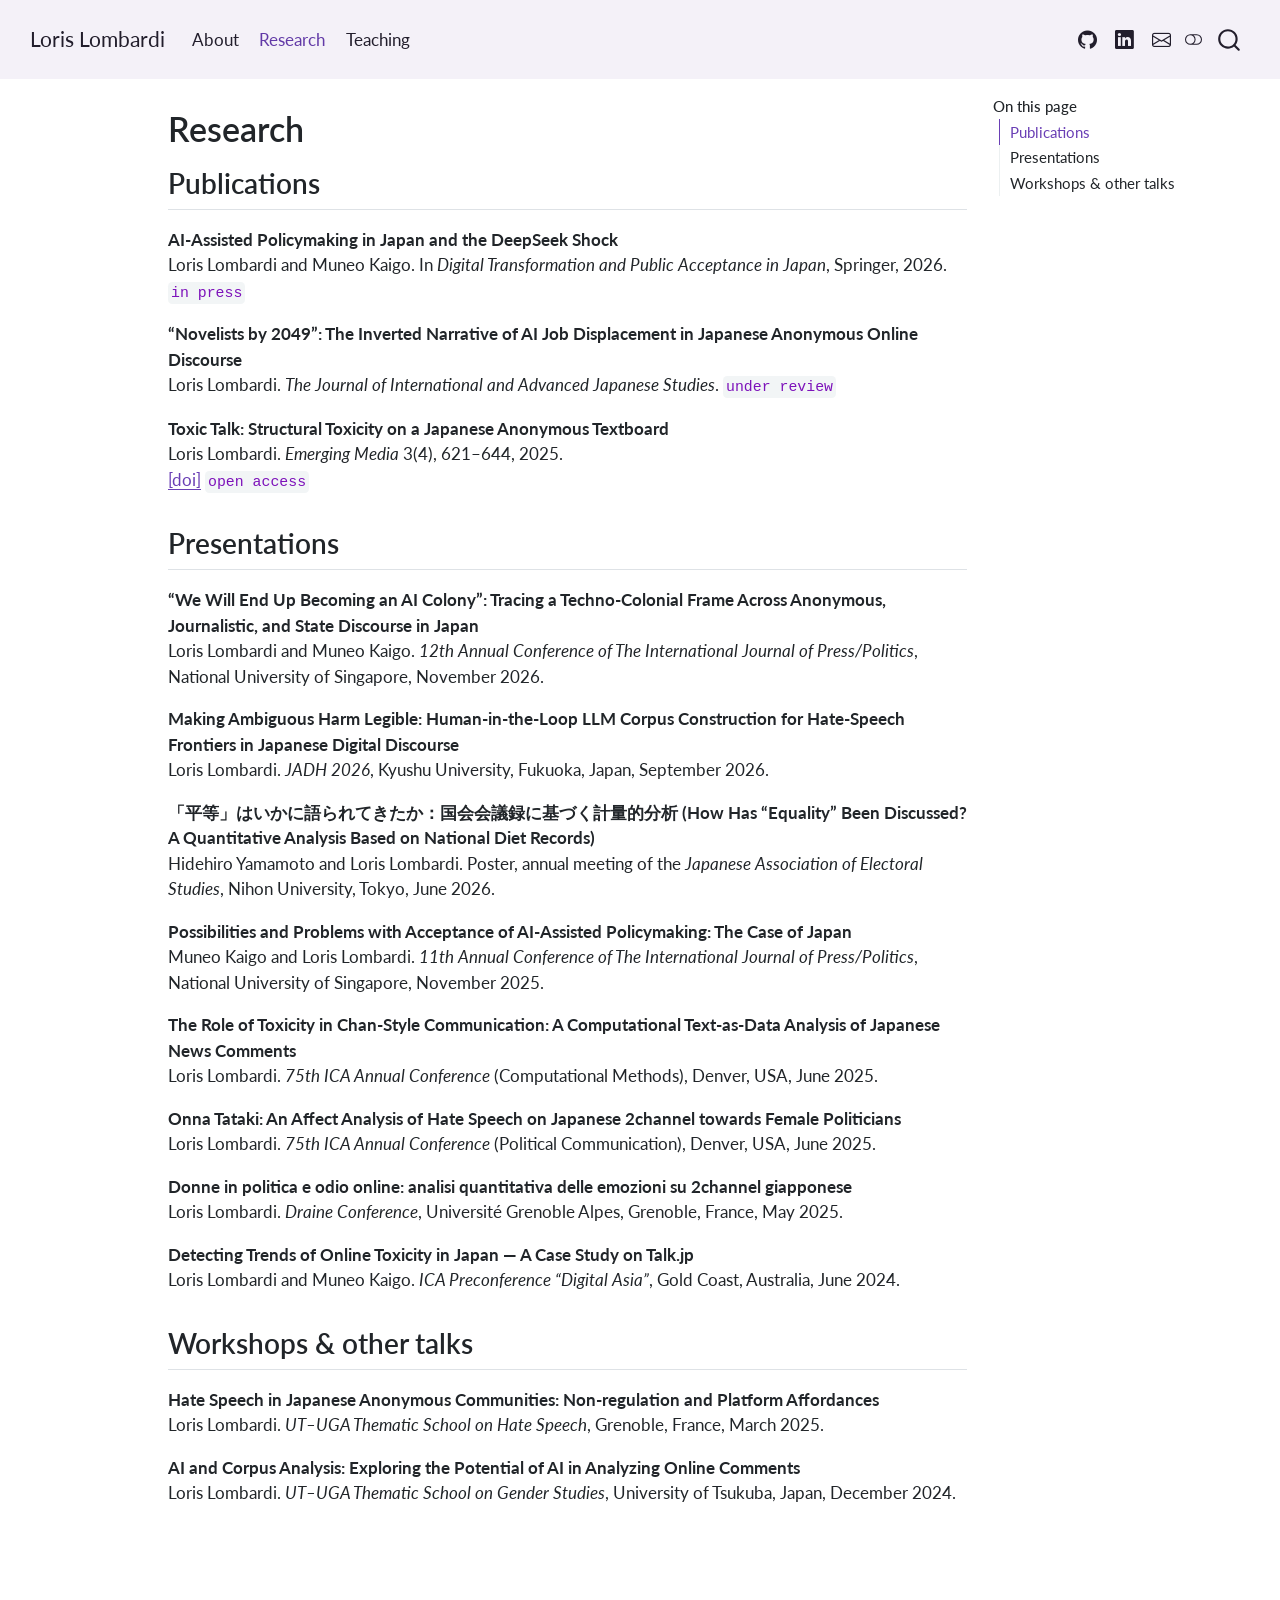
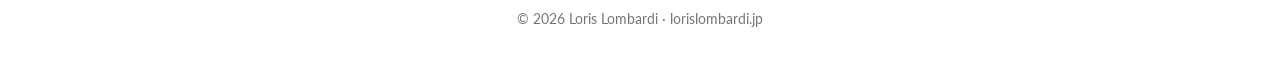
==== docs/research.html @ 69a84886 "quarto site" ====
<!DOCTYPE html>
<html xmlns="http://www.w3.org/1999/xhtml" lang="en" xml:lang="en"><head>

<meta charset="utf-8">
<meta name="generator" content="quarto-1.10.18">

<meta name="viewport" content="width=device-width, initial-scale=1.0, user-scalable=yes">


<title>Research – Loris Lombardi</title>
<style>
/* Default styles provided by pandoc.
** See https://pandoc.org/MANUAL.html#variables-for-html for config info.
*/
span.smallcaps{font-variant: small-caps;}
div.columns{display: flex; gap: 1.5em;}
div.column{flex: auto;}
@media screen {
div.columns{gap: min(4vw, 1.5em);}
div.column{overflow-x: auto;}
}
div.hanging-indent{margin-left: 1.5em; text-indent: -1.5em;}
ul.task-list{list-style: none;}
ul.task-list li input[type="checkbox"] {
  width: 0.8em;
  margin: 0 0.8em 0.2em -1em; /* quarto-specific, see https://github.com/quarto-dev/quarto-cli/issues/4556 */ 
  vertical-align: middle;
}
</style>


<script src="site_libs/quarto-nav/quarto-nav.js"></script>
<script src="site_libs/quarto-nav/headroom.min.js"></script>
<script src="site_libs/clipboard/clipboard.min.js"></script>
<script src="site_libs/quarto-search/autocomplete.umd.js"></script>
<script src="site_libs/quarto-search/fuse.min.js"></script>
<script src="site_libs/quarto-search/quarto-search.js"></script>
<meta name="quarto:offset" content="./">
<script src="site_libs/quarto-html/quarto.js" type="module"></script>
<script src="site_libs/quarto-html/tabsets/tabsets.js" type="module"></script>
<script src="site_libs/quarto-html/popper.min.js"></script>
<script src="site_libs/quarto-html/tippy.umd.min.js"></script>
<script src="site_libs/quarto-html/anchor.min.js"></script>
<link href="site_libs/quarto-html/tippy.css" rel="stylesheet">
<link href="site_libs/quarto-html/quarto-syntax-highlighting-64a204ab8560d761af7679ceaba22944.css" rel="stylesheet" class="quarto-color-scheme" id="quarto-text-highlighting-styles">
<link href="site_libs/quarto-html/quarto-syntax-highlighting-dark-b85bc7c33db8c58e0ec93c3465666fed.css" rel="stylesheet" class="quarto-color-scheme quarto-color-alternate" id="quarto-text-highlighting-styles">
<link href="site_libs/quarto-html/quarto-syntax-highlighting-64a204ab8560d761af7679ceaba22944.css" rel="stylesheet" class="quarto-color-scheme-extra" id="quarto-text-highlighting-styles">
<script src="site_libs/bootstrap/bootstrap.min.js"></script>
<link href="site_libs/bootstrap/bootstrap-icons.css" rel="stylesheet">
<link href="site_libs/bootstrap/bootstrap-0002edb258801a004821be51d7a4dec7.min.css" rel="stylesheet" append-hash="true" class="quarto-color-scheme" id="quarto-bootstrap" data-mode="light">
<link href="site_libs/bootstrap/bootstrap-dark-726019d8664c9b7720eb464dc71f8869.min.css" rel="stylesheet" append-hash="true" class="quarto-color-scheme quarto-color-alternate" id="quarto-bootstrap" data-mode="dark">
<link href="site_libs/bootstrap/bootstrap-0002edb258801a004821be51d7a4dec7.min.css" rel="stylesheet" append-hash="true" class="quarto-color-scheme-extra" id="quarto-bootstrap" data-mode="light">
<script id="quarto-search-options" type="application/json">{
  "location": "navbar",
  "copy-button": false,
  "collapse-after": 3,
  "panel-placement": "end",
  "type": "overlay",
  "limit": 50,
  "keyboard-shortcut": [
    "f",
    "/",
    "s"
  ],
  "show-item-context": false,
  "language": {
    "search-no-results-text": "No results",
    "search-matching-documents-text": "matching documents",
    "search-copy-link-title": "Copy link to search",
    "search-hide-matches-text": "Hide additional matches",
    "search-more-match-text": "more match in this document",
    "search-more-matches-text": "more matches in this document",
    "search-clear-button-title": "Clear",
    "search-text-placeholder": "",
    "search-detached-cancel-button-title": "Cancel",
    "search-submit-button-title": "Submit",
    "search-label": "Search"
  }
}</script>


</head>

<body class="nav-fixed quarto-light"><script id="quarto-html-before-body" type="application/javascript">
    const toggleBodyColorMode = (bsSheetEl) => {
      const mode = bsSheetEl.getAttribute("data-mode");
      const bodyEl = window.document.querySelector("body");
      if (mode === "dark") {
        bodyEl.classList.add("quarto-dark");
        bodyEl.classList.remove("quarto-light");
      } else {
        bodyEl.classList.add("quarto-light");
        bodyEl.classList.remove("quarto-dark");
      }
    }
    const toggleBodyColorPrimary = () => {
      const bsSheetEl = window.document.querySelector("link#quarto-bootstrap:not([rel=disabled-stylesheet])");
      if (bsSheetEl) {
        toggleBodyColorMode(bsSheetEl);
      }
    }
    const setColorSchemeToggle = (alternate) => {
      const toggles = window.document.querySelectorAll('.quarto-color-scheme-toggle');
      for (let i=0; i < toggles.length; i++) {
        const toggle = toggles[i];
        if (toggle) {
          if (alternate) {
            toggle.classList.add("alternate");
          } else {
            toggle.classList.remove("alternate");
          }
        }
      }
    };
    const toggleColorMode = (alternate) => {
      // Switch the stylesheets
      const primaryStylesheets = window.document.querySelectorAll('link.quarto-color-scheme:not(.quarto-color-alternate)');
      const alternateStylesheets = window.document.querySelectorAll('link.quarto-color-scheme.quarto-color-alternate');
      manageTransitions('#quarto-margin-sidebar .nav-link', false);
      if (alternate) {
        // note: dark is layered on light, we don't disable primary!
        enableStylesheet(alternateStylesheets);
        for (const sheetNode of alternateStylesheets) {
          if (sheetNode.id === "quarto-bootstrap") {
            toggleBodyColorMode(sheetNode);
          }
        }
      } else {
        disableStylesheet(alternateStylesheets);
        enableStylesheet(primaryStylesheets)
        toggleBodyColorPrimary();
      }
      manageTransitions('#quarto-margin-sidebar .nav-link', true);
      // Switch the toggles
      setColorSchemeToggle(alternate)
      // Hack to workaround the fact that safari doesn't
      // properly recolor the scrollbar when toggling (#1455)
      if (navigator.userAgent.indexOf('Safari') > 0 && navigator.userAgent.indexOf('Chrome') == -1) {
        manageTransitions("body", false);
        window.scrollTo(0, 1);
        setTimeout(() => {
          window.scrollTo(0, 0);
          manageTransitions("body", true);
        }, 40);
      }
    }
    const disableStylesheet = (stylesheets) => {
      for (let i=0; i < stylesheets.length; i++) {
        const stylesheet = stylesheets[i];
        stylesheet.rel = 'disabled-stylesheet';
      }
    }
    const enableStylesheet = (stylesheets) => {
      for (let i=0; i < stylesheets.length; i++) {
        const stylesheet = stylesheets[i];
        if(stylesheet.rel !== 'stylesheet') { // for Chrome, which will still FOUC without this check
          stylesheet.rel = 'stylesheet';
        }
      }
    }
    const manageTransitions = (selector, allowTransitions) => {
      const els = window.document.querySelectorAll(selector);
      for (let i=0; i < els.length; i++) {
        const el = els[i];
        if (allowTransitions) {
          el.classList.remove('notransition');
        } else {
          el.classList.add('notransition');
        }
      }
    }
    const isFileUrl = () => {
      return window.location.protocol === 'file:';
    }
    const hasAlternateSentinel = () => {
      let styleSentinel = getColorSchemeSentinel();
      if (styleSentinel !== null) {
        return styleSentinel === "alternate";
      } else {
        return false;
      }
    }
    const setStyleSentinel = (alternate) => {
      const value = alternate ? "alternate" : "default";
      if (!isFileUrl()) {
        window.localStorage.setItem("quarto-color-scheme", value);
      } else {
        localAlternateSentinel = value;
      }
    }
    const getColorSchemeSentinel = () => {
      if (!isFileUrl()) {
        const storageValue = window.localStorage.getItem("quarto-color-scheme");
        return storageValue != null ? storageValue : localAlternateSentinel;
      } else {
        return localAlternateSentinel;
      }
    }
    const toggleGiscusIfUsed = (isAlternate, darkModeDefault) => {
      const baseTheme = document.querySelector('#giscus-base-theme')?.value ?? 'light';
      const alternateTheme = document.querySelector('#giscus-alt-theme')?.value ?? 'dark';
      let newTheme = '';
      if(authorPrefersDark) {
        newTheme = isAlternate ? baseTheme : alternateTheme;
      } else {
        newTheme = isAlternate ? alternateTheme : baseTheme;
      }
      const changeGiscusTheme = () => {
        // From: https://github.com/giscus/giscus/issues/336
        const sendMessage = (message) => {
          const iframe = document.querySelector('iframe.giscus-frame');
          if (!iframe) return;
          iframe.contentWindow.postMessage({ giscus: message }, 'https://giscus.app');
        }
        sendMessage({
          setConfig: {
            theme: newTheme
          }
        });
      }
      const isGiscussLoaded = window.document.querySelector('iframe.giscus-frame') !== null;
      if (isGiscussLoaded) {
        changeGiscusTheme();
      }
    };
    const authorPrefersDark = false;
    const darkModeDefault = authorPrefersDark;
      document.querySelector('link#quarto-text-highlighting-styles.quarto-color-scheme-extra').rel = 'disabled-stylesheet';
      document.querySelector('link#quarto-bootstrap.quarto-color-scheme-extra').rel = 'disabled-stylesheet';
    let localAlternateSentinel = darkModeDefault ? 'alternate' : 'default';
    // Dark / light mode switch
    window.quartoToggleColorScheme = () => {
      // Read the current dark / light value
      let toAlternate = !hasAlternateSentinel();
      toggleColorMode(toAlternate);
      setStyleSentinel(toAlternate);
      toggleGiscusIfUsed(toAlternate, darkModeDefault);
      window.dispatchEvent(new Event('resize'));
    };
    // Switch to dark mode if need be
    if (hasAlternateSentinel()) {
      toggleColorMode(true);
    } else {
      toggleColorMode(false);
    }
  </script>

<div id="quarto-search-results"></div>
  <header id="quarto-header" class="headroom fixed-top">
    <nav class="navbar navbar-expand-lg " data-bs-theme="dark">
      <div class="navbar-container container-fluid">
      <div class="navbar-brand-container mx-auto">
    <a class="navbar-brand" href="./index.html">
    <span class="navbar-title">Loris Lombardi</span>
    </a>
  </div>
            <div id="quarto-search" class="" title="Search"></div>
          <button class="navbar-toggler" type="button" data-bs-toggle="collapse" data-bs-target="#navbarCollapse" aria-controls="navbarCollapse" role="menu" aria-expanded="false" aria-label="Toggle navigation" onclick="if (window.quartoToggleHeadroom) { window.quartoToggleHeadroom(); }">
  <span class="navbar-toggler-icon"></span>
</button>
          <div class="collapse navbar-collapse" id="navbarCollapse">
            <ul class="navbar-nav navbar-nav-scroll me-auto">
  <li class="nav-item">
    <a class="nav-link" href="./index.html"> 
<span class="menu-text">About</span></a>
  </li>  
  <li class="nav-item">
    <a class="nav-link active" href="./research.html" aria-current="page"> 
<span class="menu-text">Research</span></a>
  </li>  
  <li class="nav-item">
    <a class="nav-link" href="./teaching.html"> 
<span class="menu-text">Teaching</span></a>
  </li>  
</ul>
            <ul class="navbar-nav navbar-nav-scroll ms-auto">
  <li class="nav-item compact">
    <a class="nav-link" href="https://github.com/lolonifuji"> <i class="bi bi-github" role="img" aria-label="GitHub">
</i> 
<span class="menu-text"></span></a>
  </li>  
  <li class="nav-item compact">
    <a class="nav-link" href="https://www.linkedin.com/in/lorislombardi"> <i class="bi bi-linkedin" role="img" aria-label="LinkedIn">
</i> 
<span class="menu-text"></span></a>
  </li>  
  <li class="nav-item compact">
    <a class="nav-link" href="mailto:loris.lombardi.jp@gmail.com"> <i class="bi bi-envelope" role="img" aria-label="Email">
</i> 
<span class="menu-text"></span></a>
  </li>  
</ul>
          </div> <!-- /navcollapse -->
            <div class="quarto-navbar-tools">
  <a href="" class="quarto-color-scheme-toggle quarto-navigation-tool  px-1" onclick="window.quartoToggleColorScheme(); return false;" title="Toggle dark mode"><i class="bi"></i></a>
</div>
      </div> <!-- /container-fluid -->
    </nav>
</header>
<!-- content -->
<div id="quarto-content" class="quarto-container page-columns page-rows-contents page-layout-article page-navbar">
<!-- sidebar -->
<!-- margin-sidebar -->
    <div id="quarto-margin-sidebar" class="sidebar margin-sidebar">
        <nav id="TOC" role="doc-toc" class="toc-active">
    <h2 id="toc-title">On this page</h2>
   
  <ul>
  <li><a href="#publications" id="toc-publications" class="nav-link active" data-scroll-target="#publications">Publications</a></li>
  <li><a href="#presentations" id="toc-presentations" class="nav-link" data-scroll-target="#presentations">Presentations</a></li>
  <li><a href="#workshops-other-talks" id="toc-workshops-other-talks" class="nav-link" data-scroll-target="#workshops-other-talks">Workshops &amp; other talks</a></li>
  </ul>
</nav>
    </div>
<!-- main -->
<main class="content" id="quarto-document-content">


<header id="title-block-header" class="quarto-title-block default">
<div class="quarto-title">
<h1 class="title">Research</h1>
</div>



<div class="quarto-title-meta">

    
  
    
  </div>
  


</header>


<section id="publications" class="level2">
<h2 class="anchored" data-anchor-id="publications">Publications</h2>
<p><strong>AI-Assisted Policymaking in Japan and the DeepSeek Shock</strong><br>
Loris Lombardi and Muneo Kaigo. In <em>Digital Transformation and Public Acceptance in Japan</em>, Springer, 2026. <code>in press</code></p>
<p><strong>“Novelists by 2049”: The Inverted Narrative of AI Job Displacement in Japanese Anonymous Online Discourse</strong><br>
Loris Lombardi. <em>The Journal of International and Advanced Japanese Studies</em>. <code>under review</code></p>
<p><strong>Toxic Talk: Structural Toxicity on a Japanese Anonymous Textboard</strong><br>
Loris Lombardi. <em>Emerging Media</em> 3(4), 621–644, 2025.<br>
<a href="https://doi.org/10.1177/27523543251376848">[doi]</a> <code>open access</code></p>
</section>
<section id="presentations" class="level2">
<h2 class="anchored" data-anchor-id="presentations">Presentations</h2>
<p><strong>“We Will End Up Becoming an AI Colony”: Tracing a Techno-Colonial Frame Across Anonymous, Journalistic, and State Discourse in Japan</strong><br>
Loris Lombardi and Muneo Kaigo. <em>12th Annual Conference of The International Journal of Press/Politics</em>, National University of Singapore, November 2026.</p>
<p><strong>Making Ambiguous Harm Legible: Human-in-the-Loop LLM Corpus Construction for Hate-Speech Frontiers in Japanese Digital Discourse</strong><br>
Loris Lombardi. <em>JADH 2026</em>, Kyushu University, Fukuoka, Japan, September 2026.</p>
<p><strong>「平等」はいかに語られてきたか：国会会議録に基づく計量的分析 (How Has “Equality” Been Discussed? A Quantitative Analysis Based on National Diet Records)</strong><br>
Hidehiro Yamamoto and Loris Lombardi. Poster, annual meeting of the <em>Japanese Association of Electoral Studies</em>, Nihon University, Tokyo, June 2026.</p>
<p><strong>Possibilities and Problems with Acceptance of AI-Assisted Policymaking: The Case of Japan</strong><br>
Muneo Kaigo and Loris Lombardi. <em>11th Annual Conference of The International Journal of Press/Politics</em>, National University of Singapore, November 2025.</p>
<p><strong>The Role of Toxicity in Chan-Style Communication: A Computational Text-as-Data Analysis of Japanese News Comments</strong><br>
Loris Lombardi. <em>75th ICA Annual Conference</em> (Computational Methods), Denver, USA, June 2025.</p>
<p><strong>Onna Tataki: An Affect Analysis of Hate Speech on Japanese 2channel towards Female Politicians</strong><br>
Loris Lombardi. <em>75th ICA Annual Conference</em> (Political Communication), Denver, USA, June 2025.</p>
<p><strong>Donne in politica e odio online: analisi quantitativa delle emozioni su 2channel giapponese</strong><br>
Loris Lombardi. <em>Draine Conference</em>, Université Grenoble Alpes, Grenoble, France, May 2025.</p>
<p><strong>Detecting Trends of Online Toxicity in Japan — A Case Study on Talk.jp</strong><br>
Loris Lombardi and Muneo Kaigo. <em>ICA Preconference “Digital Asia”</em>, Gold Coast, Australia, June 2024.</p>
</section>
<section id="workshops-other-talks" class="level2">
<h2 class="anchored" data-anchor-id="workshops-other-talks">Workshops &amp; other talks</h2>
<p><strong>Hate Speech in Japanese Anonymous Communities: Non-regulation and Platform Affordances</strong><br>
Loris Lombardi. <em>UT–UGA Thematic School on Hate Speech</em>, Grenoble, France, March 2025.</p>
<p><strong>AI and Corpus Analysis: Exploring the Potential of AI in Analyzing Online Comments</strong><br>
Loris Lombardi. <em>UT–UGA Thematic School on Gender Studies</em>, University of Tsukuba, Japan, December 2024.</p>


</section>

</main> <!-- /main -->
<script id="quarto-html-after-body" type="application/javascript">
  window.document.addEventListener("DOMContentLoaded", function (event) {
    // Ensure there is a toggle, if there isn't float one in the top right
    if (window.document.querySelector('.quarto-color-scheme-toggle') === null) {
      const a = window.document.createElement('a');
      a.classList.add('top-right');
      a.classList.add('quarto-color-scheme-toggle');
      a.href = "";
      a.onclick = function() { try { window.quartoToggleColorScheme(); } catch {} return false; };
      const i = window.document.createElement("i");
      i.classList.add('bi');
      a.appendChild(i);
      window.document.body.appendChild(a);
    }
    setColorSchemeToggle(hasAlternateSentinel())
    const icon = "";
    const anchorJS = new window.AnchorJS();
    anchorJS.options = {
      placement: 'right',
      icon: icon
    };
    anchorJS.add('.anchored');
    const isCodeAnnotation = (el) => {
      for (const clz of el.classList) {
        if (clz.startsWith('code-annotation-')) {                     
          return true;
        }
      }
      return false;
    }
    const onCopySuccess = function(e) {
      // button target
      const button = e.trigger;
      // don't keep focus
      button.blur();
      // flash "checked"
      button.classList.add('code-copy-button-checked');
      var currentTitle = button.getAttribute("title");
      button.setAttribute("title", "Copied!");
      let tooltip;
      if (window.bootstrap) {
        button.setAttribute("data-bs-toggle", "tooltip");
        button.setAttribute("data-bs-placement", "left");
        button.setAttribute("data-bs-title", "Copied!");
        tooltip = new bootstrap.Tooltip(button, 
          { trigger: "manual", 
            customClass: "code-copy-button-tooltip",
            offset: [0, -8]});
        tooltip.show();    
      }
      setTimeout(function() {
        if (tooltip) {
          tooltip.hide();
          button.removeAttribute("data-bs-title");
          button.removeAttribute("data-bs-toggle");
          button.removeAttribute("data-bs-placement");
        }
        button.setAttribute("title", currentTitle);
        button.classList.remove('code-copy-button-checked');
      }, 1000);
      // clear code selection
      e.clearSelection();
    }
    const getTextToCopy = function(trigger) {
      const outerScaffold = trigger.parentElement.cloneNode(true);
      const codeEl = outerScaffold.querySelector('code');
      for (const childEl of codeEl.children) {
        if (isCodeAnnotation(childEl)) {
          childEl.remove();
        }
      }
      return codeEl.innerText;
    }
    const clipboard = new window.ClipboardJS('.code-copy-button:not([data-in-quarto-modal])', {
      text: getTextToCopy
    });
    clipboard.on('success', onCopySuccess);
    if (window.document.getElementById('quarto-embedded-source-code-modal')) {
      const clipboardModal = new window.ClipboardJS('.code-copy-button[data-in-quarto-modal]', {
        text: getTextToCopy,
        container: window.document.getElementById('quarto-embedded-source-code-modal')
      });
      clipboardModal.on('success', onCopySuccess);
    }
      var localhostRegex = new RegExp(/^(?:http|https):\/\/localhost\:?[0-9]*\//);
      var mailtoRegex = new RegExp(/^mailto:/);
        var filterRegex = new RegExp("https:\/\/lorislombardi\.jp");
      var isInternal = (href) => {
          return filterRegex.test(href) || localhostRegex.test(href) || mailtoRegex.test(href);
      }
      // Inspect non-navigation links and adorn them if external
     var links = window.document.querySelectorAll('a[href]:not(.nav-link):not(.navbar-brand):not(.toc-action):not(.sidebar-link):not(.sidebar-item-toggle):not(.pagination-link):not(.no-external):not([aria-hidden]):not(.dropdown-item):not(.quarto-navigation-tool):not(.about-link)');
      for (var i=0; i<links.length; i++) {
        const link = links[i];
        if (!isInternal(link.href)) {
          // undo the damage that might have been done by quarto-nav.js in the case of
          // links that we want to consider external
          if (link.dataset.originalHref !== undefined) {
            link.href = link.dataset.originalHref;
          }
        }
      }
    function tippyHover(el, contentFn, onTriggerFn, onUntriggerFn) {
      const config = {
        allowHTML: true,
        maxWidth: 500,
        delay: 100,
        arrow: false,
        appendTo: function(el) {
            return el.parentElement;
        },
        interactive: true,
        interactiveBorder: 10,
        theme: 'quarto',
        placement: 'bottom-start',
      };
      if (contentFn) {
        config.content = contentFn;
      }
      if (onTriggerFn) {
        config.onTrigger = onTriggerFn;
      }
      if (onUntriggerFn) {
        config.onUntrigger = onUntriggerFn;
      }
      window.tippy(el, config); 
    }
    const noterefs = window.document.querySelectorAll('a[role="doc-noteref"]');
    for (var i=0; i<noterefs.length; i++) {
      const ref = noterefs[i];
      tippyHover(ref, function() {
        // use id or data attribute instead here
        let href = ref.getAttribute('data-footnote-href') || ref.getAttribute('href');
        try { href = new URL(href).hash; } catch {}
        const id = href.replace(/^#\/?/, "");
        const note = window.document.getElementById(id);
        if (note) {
          return note.innerHTML;
        } else {
          return "";
        }
      });
    }
    const xrefs = window.document.querySelectorAll('a.quarto-xref');
    const processXRef = (id, note) => {
      // Strip column container classes
      const stripColumnClz = (el) => {
        el.classList.remove("page-full", "page-columns");
        if (el.children) {
          for (const child of el.children) {
            stripColumnClz(child);
          }
        }
      }
      stripColumnClz(note)
      if (id === null || id.startsWith('sec-')) {
        // Special case sections, only their first couple elements
        const container = document.createElement("div");
        if (note.children && note.children.length > 2) {
          container.appendChild(note.children[0].cloneNode(true));
          for (let i = 1; i < note.children.length; i++) {
            const child = note.children[i];
            if (child.tagName === "P" && child.innerText === "") {
              continue;
            } else {
              container.appendChild(child.cloneNode(true));
              break;
            }
          }
          if (window.Quarto?.typesetMath) {
            window.Quarto.typesetMath(container);
          }
          return container.innerHTML
        } else {
          if (window.Quarto?.typesetMath) {
            window.Quarto.typesetMath(note);
          }
          return note.innerHTML;
        }
      } else {
        // Remove any anchor links if they are present
        const anchorLink = note.querySelector('a.anchorjs-link');
        if (anchorLink) {
          anchorLink.remove();
        }
        if (window.Quarto?.typesetMath) {
          window.Quarto.typesetMath(note);
        }
        if (note.classList.contains("callout")) {
          return note.outerHTML;
        } else {
          return note.innerHTML;
        }
      }
    }
    for (var i=0; i<xrefs.length; i++) {
      const xref = xrefs[i];
      tippyHover(xref, undefined, function(instance) {
        instance.disable();
        let url = xref.getAttribute('href');
        let hash = undefined; 
        if (url.startsWith('#')) {
          hash = url;
        } else {
          try { hash = new URL(url).hash; } catch {}
        }
        if (hash) {
          const id = hash.replace(/^#\/?/, "");
          const note = window.document.getElementById(id);
          if (note !== null) {
            try {
              const html = processXRef(id, note.cloneNode(true));
              instance.setContent(html);
            } finally {
              instance.enable();
              instance.show();
            }
          } else {
            // See if we can fetch this
            fetch(url.split('#')[0])
            .then(res => res.text())
            .then(html => {
              const parser = new DOMParser();
              const htmlDoc = parser.parseFromString(html, "text/html");
              const note = htmlDoc.getElementById(id);
              if (note !== null) {
                const html = processXRef(id, note);
                instance.setContent(html);
              } 
            }).finally(() => {
              instance.enable();
              instance.show();
            });
          }
        } else {
          // See if we can fetch a full url (with no hash to target)
          // This is a special case and we should probably do some content thinning / targeting
          fetch(url)
          .then(res => res.text())
          .then(html => {
            const parser = new DOMParser();
            const htmlDoc = parser.parseFromString(html, "text/html");
            const note = htmlDoc.querySelector('main.content');
            if (note !== null) {
              // This should only happen for chapter cross references
              // (since there is no id in the URL)
              // remove the first header
              if (note.children.length > 0 && note.children[0].tagName === "HEADER") {
                note.children[0].remove();
              }
              const html = processXRef(null, note);
              instance.setContent(html);
            } 
          }).finally(() => {
            instance.enable();
            instance.show();
          });
        }
      }, function(instance) {
      });
    }
        let selectedAnnoteEl;
        const selectorForAnnotation = ( cell, annotation) => {
          let cellAttr = 'data-code-cell="' + cell + '"';
          let lineAttr = 'data-code-annotation="' +  annotation + '"';
          const selector = 'span[' + cellAttr + '][' + lineAttr + ']';
          return selector;
        }
        const selectCodeLines = (annoteEl) => {
          const doc = window.document;
          const targetCell = annoteEl.getAttribute("data-target-cell");
          const targetAnnotation = annoteEl.getAttribute("data-target-annotation");
          const annoteSpan = window.document.querySelector(selectorForAnnotation(targetCell, targetAnnotation));
          const lines = annoteSpan.getAttribute("data-code-lines").split(",");
          const lineIds = lines.map((line) => {
            return targetCell + "-" + line;
          })
          let top = null;
          let height = null;
          let parent = null;
          if (lineIds.length > 0) {
              //compute the position of the single el (top and bottom and make a div)
              const el = window.document.getElementById(lineIds[0]);
              top = el.offsetTop;
              height = el.offsetHeight;
              parent = el.parentElement.parentElement;
            if (lineIds.length > 1) {
              const lastEl = window.document.getElementById(lineIds[lineIds.length - 1]);
              const bottom = lastEl.offsetTop + lastEl.offsetHeight;
              height = bottom - top;
            }
            if (top !== null && height !== null && parent !== null) {
              // cook up a div (if necessary) and position it 
              let div = window.document.getElementById("code-annotation-line-highlight");
              if (div === null) {
                div = window.document.createElement("div");
                div.setAttribute("id", "code-annotation-line-highlight");
                div.style.position = 'absolute';
                parent.appendChild(div);
              }
              div.style.top = top - 2 + "px";
              div.style.height = height + 4 + "px";
              div.style.left = 0;
              let gutterDiv = window.document.getElementById("code-annotation-line-highlight-gutter");
              if (gutterDiv === null) {
                gutterDiv = window.document.createElement("div");
                gutterDiv.setAttribute("id", "code-annotation-line-highlight-gutter");
                gutterDiv.style.position = 'absolute';
                const codeCell = window.document.getElementById(targetCell);
                const gutter = codeCell.querySelector('.code-annotation-gutter');
                gutter.appendChild(gutterDiv);
              }
              gutterDiv.style.top = top - 2 + "px";
              gutterDiv.style.height = height + 4 + "px";
            }
            selectedAnnoteEl = annoteEl;
          }
        };
        const unselectCodeLines = () => {
          const elementsIds = ["code-annotation-line-highlight", "code-annotation-line-highlight-gutter"];
          elementsIds.forEach((elId) => {
            const div = window.document.getElementById(elId);
            if (div) {
              div.remove();
            }
          });
          selectedAnnoteEl = undefined;
        };
          // Handle positioning of the toggle
      window.addEventListener(
        "resize",
        throttle(() => {
          elRect = undefined;
          if (selectedAnnoteEl) {
            selectCodeLines(selectedAnnoteEl);
          }
        }, 10)
      );
      function throttle(fn, ms) {
      let throttle = false;
      let timer;
        return (...args) => {
          if(!throttle) { // first call gets through
              fn.apply(this, args);
              throttle = true;
          } else { // all the others get throttled
              if(timer) clearTimeout(timer); // cancel #2
              timer = setTimeout(() => {
                fn.apply(this, args);
                timer = throttle = false;
              }, ms);
          }
        };
      }
        // Attach click handler to the DT
        const annoteDls = window.document.querySelectorAll('dt[data-target-cell]');
        for (const annoteDlNode of annoteDls) {
          annoteDlNode.addEventListener('click', (event) => {
            const clickedEl = event.target;
            if (clickedEl !== selectedAnnoteEl) {
              unselectCodeLines();
              const activeEl = window.document.querySelector('dt[data-target-cell].code-annotation-active');
              if (activeEl) {
                activeEl.classList.remove('code-annotation-active');
              }
              selectCodeLines(clickedEl);
              clickedEl.classList.add('code-annotation-active');
            } else {
              // Unselect the line
              unselectCodeLines();
              clickedEl.classList.remove('code-annotation-active');
            }
          });
        }
    const findCites = (el) => {
      const parentEl = el.parentElement;
      if (parentEl) {
        const cites = parentEl.dataset.cites;
        if (cites) {
          return {
            el,
            cites: cites.split(' ')
          };
        } else {
          return findCites(el.parentElement)
        }
      } else {
        return undefined;
      }
    };
    var bibliorefs = window.document.querySelectorAll('a[role="doc-biblioref"]');
    for (var i=0; i<bibliorefs.length; i++) {
      const ref = bibliorefs[i];
      const citeInfo = findCites(ref);
      if (citeInfo) {
        tippyHover(citeInfo.el, function() {
          var popup = window.document.createElement('div');
          citeInfo.cites.forEach(function(cite) {
            var citeDiv = window.document.createElement('div');
            citeDiv.classList.add('hanging-indent');
            citeDiv.classList.add('csl-entry');
            var biblioDiv = window.document.getElementById('ref-' + cite);
            if (biblioDiv) {
              citeDiv.innerHTML = biblioDiv.innerHTML;
            }
            popup.appendChild(citeDiv);
          });
          return popup.innerHTML;
        });
      }
    }
  });
  </script>
</div> <!-- /content -->
<footer class="footer">
  <div class="nav-footer">
    <div class="nav-footer-left">
      &nbsp;
    </div>   
    <div class="nav-footer-center">
<p>© 2026 Loris Lombardi · lorislombardi.jp</p>
</div>
    <div class="nav-footer-right">
      &nbsp;
    </div>
  </div>
</footer>




</body></html>
---- docs/site_libs/quarto-html/tippy.css ----
.tippy-box[data-animation=fade][data-state=hidden]{opacity:0}[data-tippy-root]{max-width:calc(100vw - 10px)}.tippy-box{position:relative;background-color:#333;color:#fff;border-radius:4px;font-size:14px;line-height:1.4;white-space:normal;outline:0;transition-property:transform,visibility,opacity}.tippy-box[data-placement^=top]>.tippy-arrow{bottom:0}.tippy-box[data-placement^=top]>.tippy-arrow:before{bottom:-7px;left:0;border-width:8px 8px 0;border-top-color:initial;transform-origin:center top}.tippy-box[data-placement^=bottom]>.tippy-arrow{top:0}.tippy-box[data-placement^=bottom]>.tippy-arrow:before{top:-7px;left:0;border-width:0 8px 8px;border-bottom-color:initial;transform-origin:center bottom}.tippy-box[data-placement^=left]>.tippy-arrow{right:0}.tippy-box[data-placement^=left]>.tippy-arrow:before{border-width:8px 0 8px 8px;border-left-color:initial;right:-7px;transform-origin:center left}.tippy-box[data-placement^=right]>.tippy-arrow{left:0}.tippy-box[data-placement^=right]>.tippy-arrow:before{left:-7px;border-width:8px 8px 8px 0;border-right-color:initial;transform-origin:center right}.tippy-box[data-inertia][data-state=visible]{transition-timing-function:cubic-bezier(.54,1.5,.38,1.11)}.tippy-arrow{width:16px;height:16px;color:#333}.tippy-arrow:before{content:"";position:absolute;border-color:transparent;border-style:solid}.tippy-content{position:relative;padding:5px 9px;z-index:1}
---- docs/site_libs/quarto-html/quarto-syntax-highlighting-64a204ab8560d761af7679ceaba22944.css ----
/* quarto syntax highlight colors */
:root {
  --quarto-hl-ot-color: #003B4F;
  --quarto-hl-at-color: #657422;
  --quarto-hl-ss-color: #20794D;
  --quarto-hl-an-color: #5E5E5E;
  --quarto-hl-fu-color: #4758AB;
  --quarto-hl-st-color: #20794D;
  --quarto-hl-cf-color: #003B4F;
  --quarto-hl-op-color: #5E5E5E;
  --quarto-hl-er-color: #AD0000;
  --quarto-hl-bn-color: #AD0000;
  --quarto-hl-al-color: #AD0000;
  --quarto-hl-va-color: #111111;
  --quarto-hl-bu-color: inherit;
  --quarto-hl-ex-color: inherit;
  --quarto-hl-pp-color: #AD0000;
  --quarto-hl-in-color: #5E5E5E;
  --quarto-hl-vs-color: #20794D;
  --quarto-hl-wa-color: #5E5E5E;
  --quarto-hl-do-color: #5E5E5E;
  --quarto-hl-im-color: #00769E;
  --quarto-hl-ch-color: #20794D;
  --quarto-hl-dt-color: #AD0000;
  --quarto-hl-fl-color: #AD0000;
  --quarto-hl-co-color: #5E5E5E;
  --quarto-hl-cv-color: #5E5E5E;
  --quarto-hl-cn-color: #8f5902;
  --quarto-hl-sc-color: #5E5E5E;
  --quarto-hl-dv-color: #AD0000;
  --quarto-hl-kw-color: #003B4F;
}

/* other quarto variables */
:root {
  --quarto-font-monospace: SFMono-Regular, Menlo, Monaco, Consolas, "Liberation Mono", "Courier New", monospace;
}

/* syntax highlight based on Pandoc's rules */
pre > code.sourceCode > span {
  color: #003B4F;
}

code.sourceCode > span {
  color: #003B4F;
}

div.sourceCode,
div.sourceCode pre.sourceCode {
  color: #003B4F;
}

/* Normal */
code span {
  color: #003B4F;
}

/* Alert */
code span.al {
  color: #AD0000;
  font-style: inherit;
}

/* Annotation */
code span.an {
  color: #5E5E5E;
  font-style: inherit;
}

/* Attribute */
code span.at {
  color: #657422;
  font-style: inherit;
}

/* BaseN */
code span.bn {
  color: #AD0000;
  font-style: inherit;
}

/* BuiltIn */
code span.bu {
  font-style: inherit;
}

/* ControlFlow */
code span.cf {
  color: #003B4F;
  font-weight: bold;
  font-style: inherit;
}

/* Char */
code span.ch {
  color: #20794D;
  font-style: inherit;
}

/* Constant */
code span.cn {
  color: #8f5902;
  font-style: inherit;
}

/* Comment */
code span.co {
  color: #5E5E5E;
  font-style: inherit;
}

/* CommentVar */
code span.cv {
  color: #5E5E5E;
  font-style: italic;
}

/* Documentation */
code span.do {
  color: #5E5E5E;
  font-style: italic;
}

/* DataType */
code span.dt {
  color: #AD0000;
  font-style: inherit;
}

/* DecVal */
code span.dv {
  color: #AD0000;
  font-style: inherit;
}

/* Error */
code span.er {
  color: #AD0000;
  font-style: inherit;
}

/* Extension */
code span.ex {
  font-style: inherit;
}

/* Float */
code span.fl {
  color: #AD0000;
  font-style: inherit;
}

/* Function */
code span.fu {
  color: #4758AB;
  font-style: inherit;
}

/* Import */
code span.im {
  color: #00769E;
  font-style: inherit;
}

/* Information */
code span.in {
  color: #5E5E5E;
  font-style: inherit;
}

/* Keyword */
code span.kw {
  color: #003B4F;
  font-weight: bold;
  font-style: inherit;
}

/* Operator */
code span.op {
  color: #5E5E5E;
  font-style: inherit;
}

/* Other */
code span.ot {
  color: #003B4F;
  font-style: inherit;
}

/* Preprocessor */
code span.pp {
  color: #AD0000;
  font-style: inherit;
}

/* SpecialChar */
code span.sc {
  color: #5E5E5E;
  font-style: inherit;
}

/* SpecialString */
code span.ss {
  color: #20794D;
  font-style: inherit;
}

/* String */
code span.st {
  color: #20794D;
  font-style: inherit;
}

/* Variable */
code span.va {
  color: #111111;
  font-style: inherit;
}

/* VerbatimString */
code span.vs {
  color: #20794D;
  font-style: inherit;
}

/* Warning */
code span.wa {
  color: #5E5E5E;
  font-style: italic;
}

.prevent-inlining {
  content: "</";
}

/*# sourceMappingURL=9d8d5bb603a83b8298b89080a598c93b.css.map */
---- docs/site_libs/quarto-html/quarto-syntax-highlighting-dark-b85bc7c33db8c58e0ec93c3465666fed.css ----
/* quarto syntax highlight colors */
:root {
  --quarto-hl-al-color: #f07178;
  --quarto-hl-an-color: #d4d0ab;
  --quarto-hl-at-color: #00e0e0;
  --quarto-hl-bn-color: #d4d0ab;
  --quarto-hl-bu-color: #abe338;
  --quarto-hl-ch-color: #abe338;
  --quarto-hl-co-color: #f8f8f2;
  --quarto-hl-cv-color: #ffd700;
  --quarto-hl-cn-color: #ffd700;
  --quarto-hl-cf-color: #ffa07a;
  --quarto-hl-dt-color: #ffa07a;
  --quarto-hl-dv-color: #d4d0ab;
  --quarto-hl-do-color: #f8f8f2;
  --quarto-hl-er-color: #f07178;
  --quarto-hl-ex-color: #00e0e0;
  --quarto-hl-fl-color: #d4d0ab;
  --quarto-hl-fu-color: #ffa07a;
  --quarto-hl-im-color: #abe338;
  --quarto-hl-in-color: #d4d0ab;
  --quarto-hl-kw-color: #ffa07a;
  --quarto-hl-op-color: #ffa07a;
  --quarto-hl-ot-color: #00e0e0;
  --quarto-hl-pp-color: #dcc6e0;
  --quarto-hl-re-color: #00e0e0;
  --quarto-hl-sc-color: #abe338;
  --quarto-hl-ss-color: #abe338;
  --quarto-hl-st-color: #abe338;
  --quarto-hl-va-color: #00e0e0;
  --quarto-hl-vs-color: #abe338;
  --quarto-hl-wa-color: #dcc6e0;
}

/* other quarto variables */
:root {
  --quarto-font-monospace: SFMono-Regular, Menlo, Monaco, Consolas, "Liberation Mono", "Courier New", monospace;
}

/* syntax highlight based on Pandoc's rules */
pre > code.sourceCode > span {
  color: #f8f8f2;
}

code.sourceCode > span {
  color: #f8f8f2;
}

div.sourceCode,
div.sourceCode pre.sourceCode {
  color: #f8f8f2;
}

/* Normal */
code span {
  color: #f8f8f2;
}

/* Alert */
code span.al {
  color: #f07178;
}

/* Annotation */
code span.an {
  color: #d4d0ab;
}

/* Attribute */
code span.at {
  color: #00e0e0;
}

/* BaseN */
code span.bn {
  color: #d4d0ab;
}

/* BuiltIn */
code span.bu {
  color: #abe338;
}

/* ControlFlow */
code span.cf {
  font-weight: bold;
  color: #ffa07a;
}

/* Char */
code span.ch {
  color: #abe338;
}

/* Constant */
code span.cn {
  color: #ffd700;
}

/* Comment */
code span.co {
  font-style: italic;
  color: #f8f8f2;
}

/* CommentVar */
code span.cv {
  color: #ffd700;
}

/* Documentation */
code span.do {
  color: #f8f8f2;
}

/* DataType */
code span.dt {
  color: #ffa07a;
}

/* DecVal */
code span.dv {
  color: #d4d0ab;
}

/* Error */
code span.er {
  color: #f07178;
  text-decoration: underline;
}

/* Extension */
code span.ex {
  font-weight: bold;
  color: #00e0e0;
}

/* Float */
code span.fl {
  color: #d4d0ab;
}

/* Function */
code span.fu {
  color: #ffa07a;
}

/* Import */
code span.im {
  color: #abe338;
}

/* Information */
code span.in {
  color: #d4d0ab;
}

/* Keyword */
code span.kw {
  font-weight: bold;
  color: #ffa07a;
}

/* Operator */
code span.op {
  color: #ffa07a;
}

/* Other */
code span.ot {
  color: #00e0e0;
}

/* Preprocessor */
code span.pp {
  color: #dcc6e0;
}

/* RegionMarker */
code span.re {
  background-color: #f8f8f2;
  color: #00e0e0;
}

/* SpecialChar */
code span.sc {
  color: #abe338;
}

/* SpecialString */
code span.ss {
  color: #abe338;
}

/* String */
code span.st {
  color: #abe338;
}

/* Variable */
code span.va {
  color: #00e0e0;
}

/* VerbatimString */
code span.vs {
  color: #abe338;
}

/* Warning */
code span.wa {
  color: #dcc6e0;
}

.prevent-inlining {
  content: "</";
}

/*# sourceMappingURL=4ed8f1090dec6531da29ab00902aa718.css.map */
---- docs/site_libs/quarto-html/quarto-syntax-highlighting-64a204ab8560d761af7679ceaba22944.css ----
/* quarto syntax highlight colors */
:root {
  --quarto-hl-ot-color: #003B4F;
  --quarto-hl-at-color: #657422;
  --quarto-hl-ss-color: #20794D;
  --quarto-hl-an-color: #5E5E5E;
  --quarto-hl-fu-color: #4758AB;
  --quarto-hl-st-color: #20794D;
  --quarto-hl-cf-color: #003B4F;
  --quarto-hl-op-color: #5E5E5E;
  --quarto-hl-er-color: #AD0000;
  --quarto-hl-bn-color: #AD0000;
  --quarto-hl-al-color: #AD0000;
  --quarto-hl-va-color: #111111;
  --quarto-hl-bu-color: inherit;
  --quarto-hl-ex-color: inherit;
  --quarto-hl-pp-color: #AD0000;
  --quarto-hl-in-color: #5E5E5E;
  --quarto-hl-vs-color: #20794D;
  --quarto-hl-wa-color: #5E5E5E;
  --quarto-hl-do-color: #5E5E5E;
  --quarto-hl-im-color: #00769E;
  --quarto-hl-ch-color: #20794D;
  --quarto-hl-dt-color: #AD0000;
  --quarto-hl-fl-color: #AD0000;
  --quarto-hl-co-color: #5E5E5E;
  --quarto-hl-cv-color: #5E5E5E;
  --quarto-hl-cn-color: #8f5902;
  --quarto-hl-sc-color: #5E5E5E;
  --quarto-hl-dv-color: #AD0000;
  --quarto-hl-kw-color: #003B4F;
}

/* other quarto variables */
:root {
  --quarto-font-monospace: SFMono-Regular, Menlo, Monaco, Consolas, "Liberation Mono", "Courier New", monospace;
}

/* syntax highlight based on Pandoc's rules */
pre > code.sourceCode > span {
  color: #003B4F;
}

code.sourceCode > span {
  color: #003B4F;
}

div.sourceCode,
div.sourceCode pre.sourceCode {
  color: #003B4F;
}

/* Normal */
code span {
  color: #003B4F;
}

/* Alert */
code span.al {
  color: #AD0000;
  font-style: inherit;
}

/* Annotation */
code span.an {
  color: #5E5E5E;
  font-style: inherit;
}

/* Attribute */
code span.at {
  color: #657422;
  font-style: inherit;
}

/* BaseN */
code span.bn {
  color: #AD0000;
  font-style: inherit;
}

/* BuiltIn */
code span.bu {
  font-style: inherit;
}

/* ControlFlow */
code span.cf {
  color: #003B4F;
  font-weight: bold;
  font-style: inherit;
}

/* Char */
code span.ch {
  color: #20794D;
  font-style: inherit;
}

/* Constant */
code span.cn {
  color: #8f5902;
  font-style: inherit;
}

/* Comment */
code span.co {
  color: #5E5E5E;
  font-style: inherit;
}

/* CommentVar */
code span.cv {
  color: #5E5E5E;
  font-style: italic;
}

/* Documentation */
code span.do {
  color: #5E5E5E;
  font-style: italic;
}

/* DataType */
code span.dt {
  color: #AD0000;
  font-style: inherit;
}

/* DecVal */
code span.dv {
  color: #AD0000;
  font-style: inherit;
}

/* Error */
code span.er {
  color: #AD0000;
  font-style: inherit;
}

/* Extension */
code span.ex {
  font-style: inherit;
}

/* Float */
code span.fl {
  color: #AD0000;
  font-style: inherit;
}

/* Function */
code span.fu {
  color: #4758AB;
  font-style: inherit;
}

/* Import */
code span.im {
  color: #00769E;
  font-style: inherit;
}

/* Information */
code span.in {
  color: #5E5E5E;
  font-style: inherit;
}

/* Keyword */
code span.kw {
  color: #003B4F;
  font-weight: bold;
  font-style: inherit;
}

/* Operator */
code span.op {
  color: #5E5E5E;
  font-style: inherit;
}

/* Other */
code span.ot {
  color: #003B4F;
  font-style: inherit;
}

/* Preprocessor */
code span.pp {
  color: #AD0000;
  font-style: inherit;
}

/* SpecialChar */
code span.sc {
  color: #5E5E5E;
  font-style: inherit;
}

/* SpecialString */
code span.ss {
  color: #20794D;
  font-style: inherit;
}

/* String */
code span.st {
  color: #20794D;
  font-style: inherit;
}

/* Variable */
code span.va {
  color: #111111;
  font-style: inherit;
}

/* VerbatimString */
code span.vs {
  color: #20794D;
  font-style: inherit;
}

/* Warning */
code span.wa {
  color: #5E5E5E;
  font-style: italic;
}

.prevent-inlining {
  content: "</";
}

/*# sourceMappingURL=9d8d5bb603a83b8298b89080a598c93b.css.map */
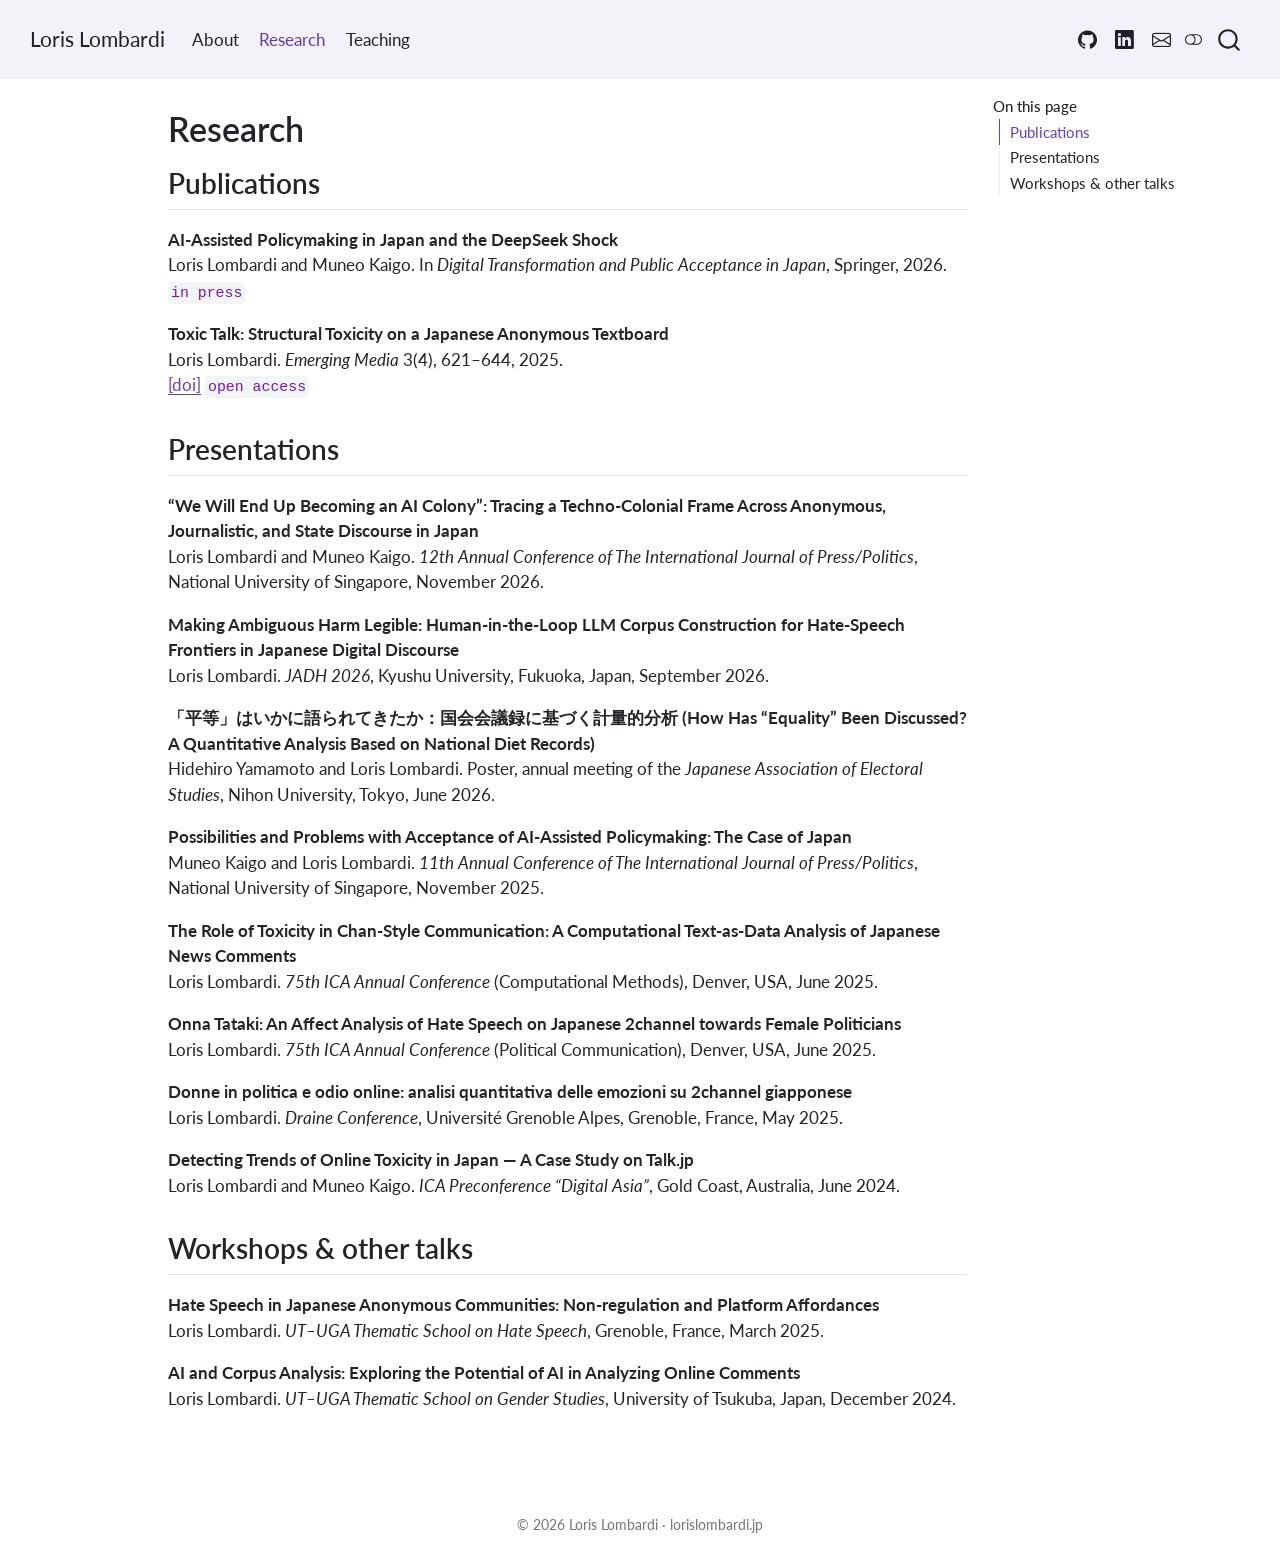
==== commit 7c91b8f4: "update research" ====
--- a/docs/research.html
+++ b/docs/research.html
@@ -339,8 +339,6 @@
 <h2 class="anchored" data-anchor-id="publications">Publications</h2>
 <p><strong>AI-Assisted Policymaking in Japan and the DeepSeek Shock</strong><br>
 Loris Lombardi and Muneo Kaigo. In <em>Digital Transformation and Public Acceptance in Japan</em>, Springer, 2026. <code>in press</code></p>
-<p><strong>“Novelists by 2049”: The Inverted Narrative of AI Job Displacement in Japanese Anonymous Online Discourse</strong><br>
-Loris Lombardi. <em>The Journal of International and Advanced Japanese Studies</em>. <code>under review</code></p>
 <p><strong>Toxic Talk: Structural Toxicity on a Japanese Anonymous Textboard</strong><br>
 Loris Lombardi. <em>Emerging Media</em> 3(4), 621–644, 2025.<br>
 <a href="https://doi.org/10.1177/27523543251376848">[doi]</a> <code>open access</code></p>
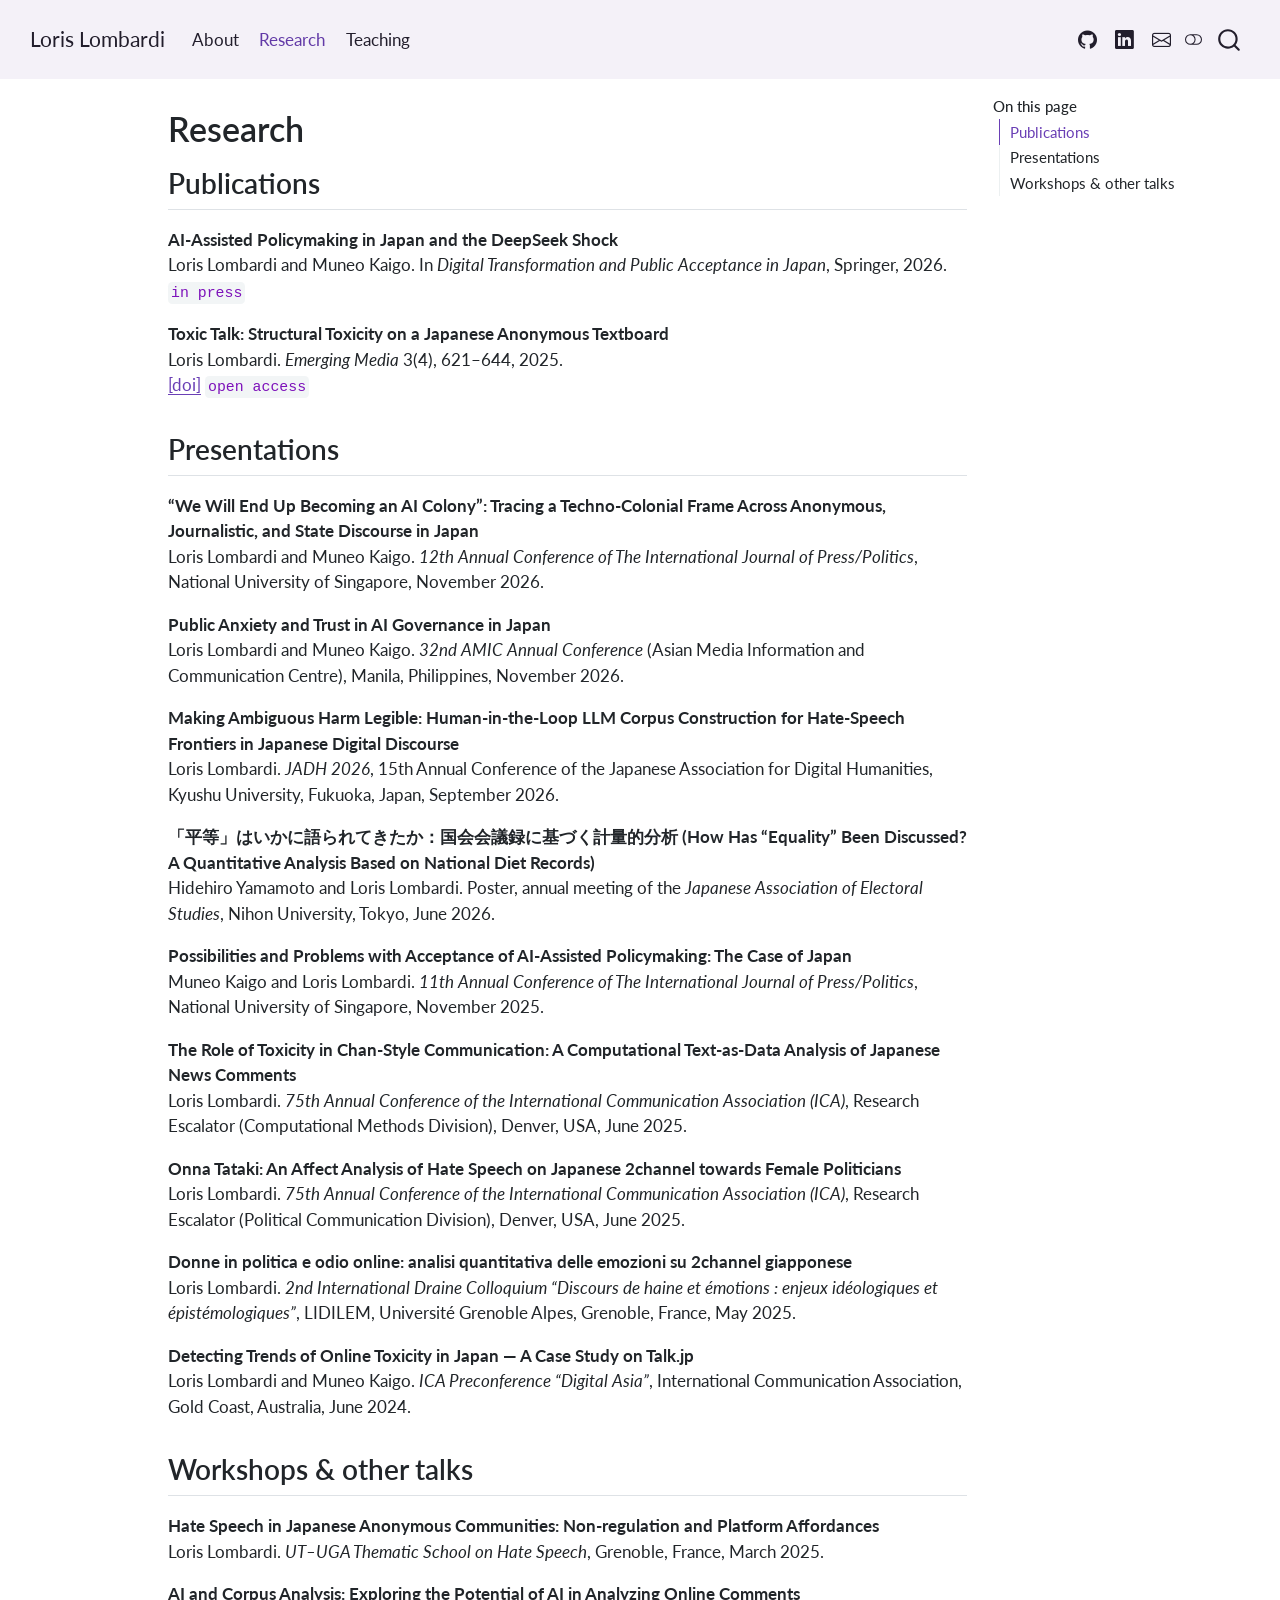
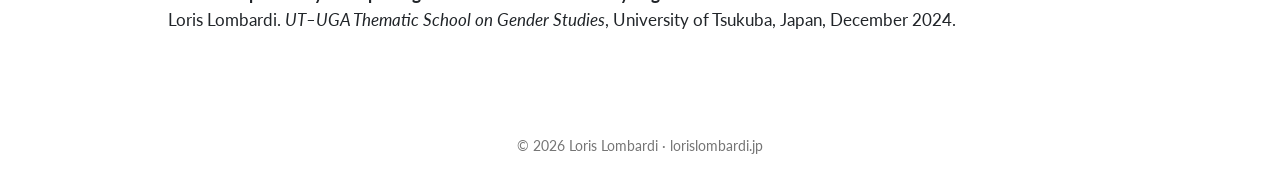
==== commit 615da006: "update research" ====
--- a/docs/research.html
+++ b/docs/research.html
@@ -347,20 +347,22 @@
 <h2 class="anchored" data-anchor-id="presentations">Presentations</h2>
 <p><strong>“We Will End Up Becoming an AI Colony”: Tracing a Techno-Colonial Frame Across Anonymous, Journalistic, and State Discourse in Japan</strong><br>
 Loris Lombardi and Muneo Kaigo. <em>12th Annual Conference of The International Journal of Press/Politics</em>, National University of Singapore, November 2026.</p>
+<p><strong>Public Anxiety and Trust in AI Governance in Japan</strong><br>
+Loris Lombardi and Muneo Kaigo. <em>32nd AMIC Annual Conference</em> (Asian Media Information and Communication Centre), Manila, Philippines, November 2026.</p>
 <p><strong>Making Ambiguous Harm Legible: Human-in-the-Loop LLM Corpus Construction for Hate-Speech Frontiers in Japanese Digital Discourse</strong><br>
-Loris Lombardi. <em>JADH 2026</em>, Kyushu University, Fukuoka, Japan, September 2026.</p>
+Loris Lombardi. <em>JADH 2026</em>, 15th Annual Conference of the Japanese Association for Digital Humanities, Kyushu University, Fukuoka, Japan, September 2026.</p>
 <p><strong>「平等」はいかに語られてきたか：国会会議録に基づく計量的分析 (How Has “Equality” Been Discussed? A Quantitative Analysis Based on National Diet Records)</strong><br>
 Hidehiro Yamamoto and Loris Lombardi. Poster, annual meeting of the <em>Japanese Association of Electoral Studies</em>, Nihon University, Tokyo, June 2026.</p>
 <p><strong>Possibilities and Problems with Acceptance of AI-Assisted Policymaking: The Case of Japan</strong><br>
 Muneo Kaigo and Loris Lombardi. <em>11th Annual Conference of The International Journal of Press/Politics</em>, National University of Singapore, November 2025.</p>
 <p><strong>The Role of Toxicity in Chan-Style Communication: A Computational Text-as-Data Analysis of Japanese News Comments</strong><br>
-Loris Lombardi. <em>75th ICA Annual Conference</em> (Computational Methods), Denver, USA, June 2025.</p>
+Loris Lombardi. <em>75th Annual Conference of the International Communication Association (ICA)</em>, Research Escalator (Computational Methods Division), Denver, USA, June 2025.</p>
 <p><strong>Onna Tataki: An Affect Analysis of Hate Speech on Japanese 2channel towards Female Politicians</strong><br>
-Loris Lombardi. <em>75th ICA Annual Conference</em> (Political Communication), Denver, USA, June 2025.</p>
+Loris Lombardi. <em>75th Annual Conference of the International Communication Association (ICA)</em>, Research Escalator (Political Communication Division), Denver, USA, June 2025.</p>
 <p><strong>Donne in politica e odio online: analisi quantitativa delle emozioni su 2channel giapponese</strong><br>
-Loris Lombardi. <em>Draine Conference</em>, Université Grenoble Alpes, Grenoble, France, May 2025.</p>
+Loris Lombardi. <em>2nd International Draine Colloquium “Discours de haine et émotions : enjeux idéologiques et épistémologiques”</em>, LIDILEM, Université Grenoble Alpes, Grenoble, France, May 2025.</p>
 <p><strong>Detecting Trends of Online Toxicity in Japan — A Case Study on Talk.jp</strong><br>
-Loris Lombardi and Muneo Kaigo. <em>ICA Preconference “Digital Asia”</em>, Gold Coast, Australia, June 2024.</p>
+Loris Lombardi and Muneo Kaigo. <em>ICA Preconference “Digital Asia”</em>, International Communication Association, Gold Coast, Australia, June 2024.</p>
 </section>
 <section id="workshops-other-talks" class="level2">
 <h2 class="anchored" data-anchor-id="workshops-other-talks">Workshops &amp; other talks</h2>
